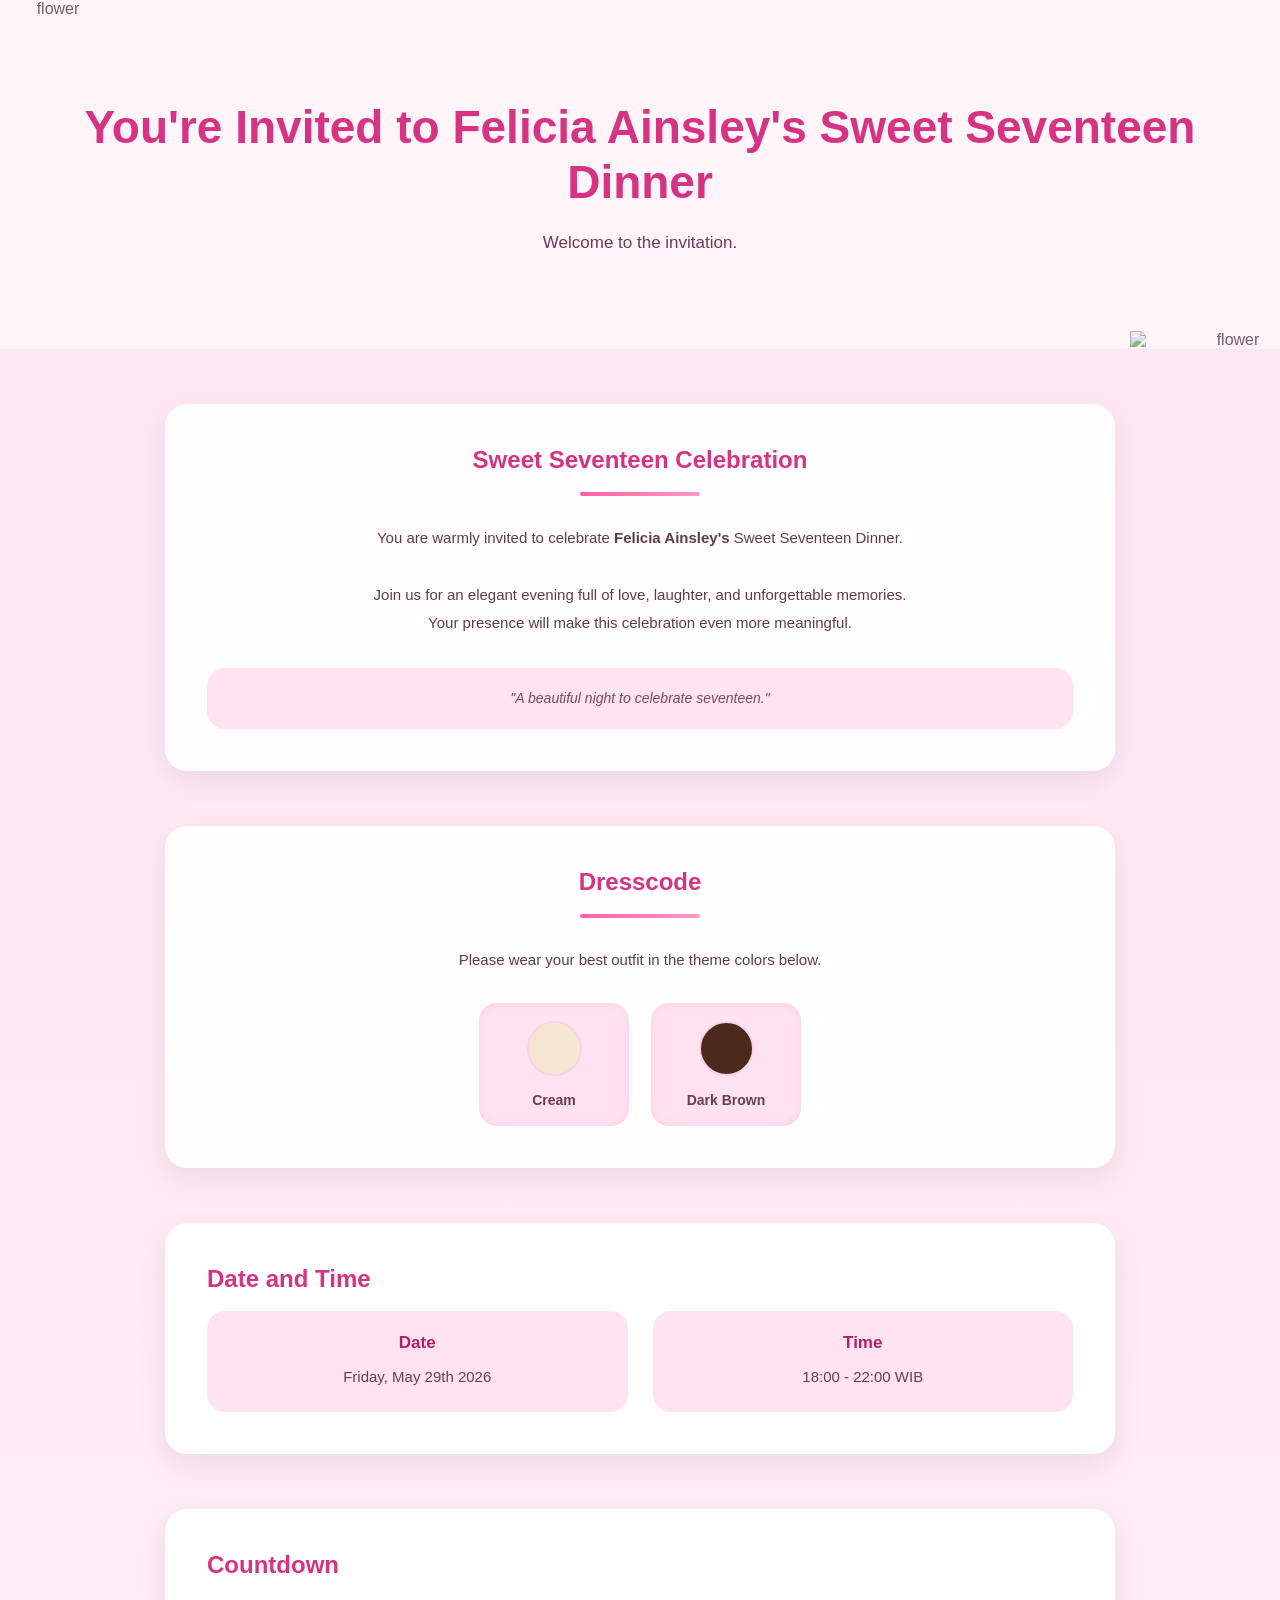
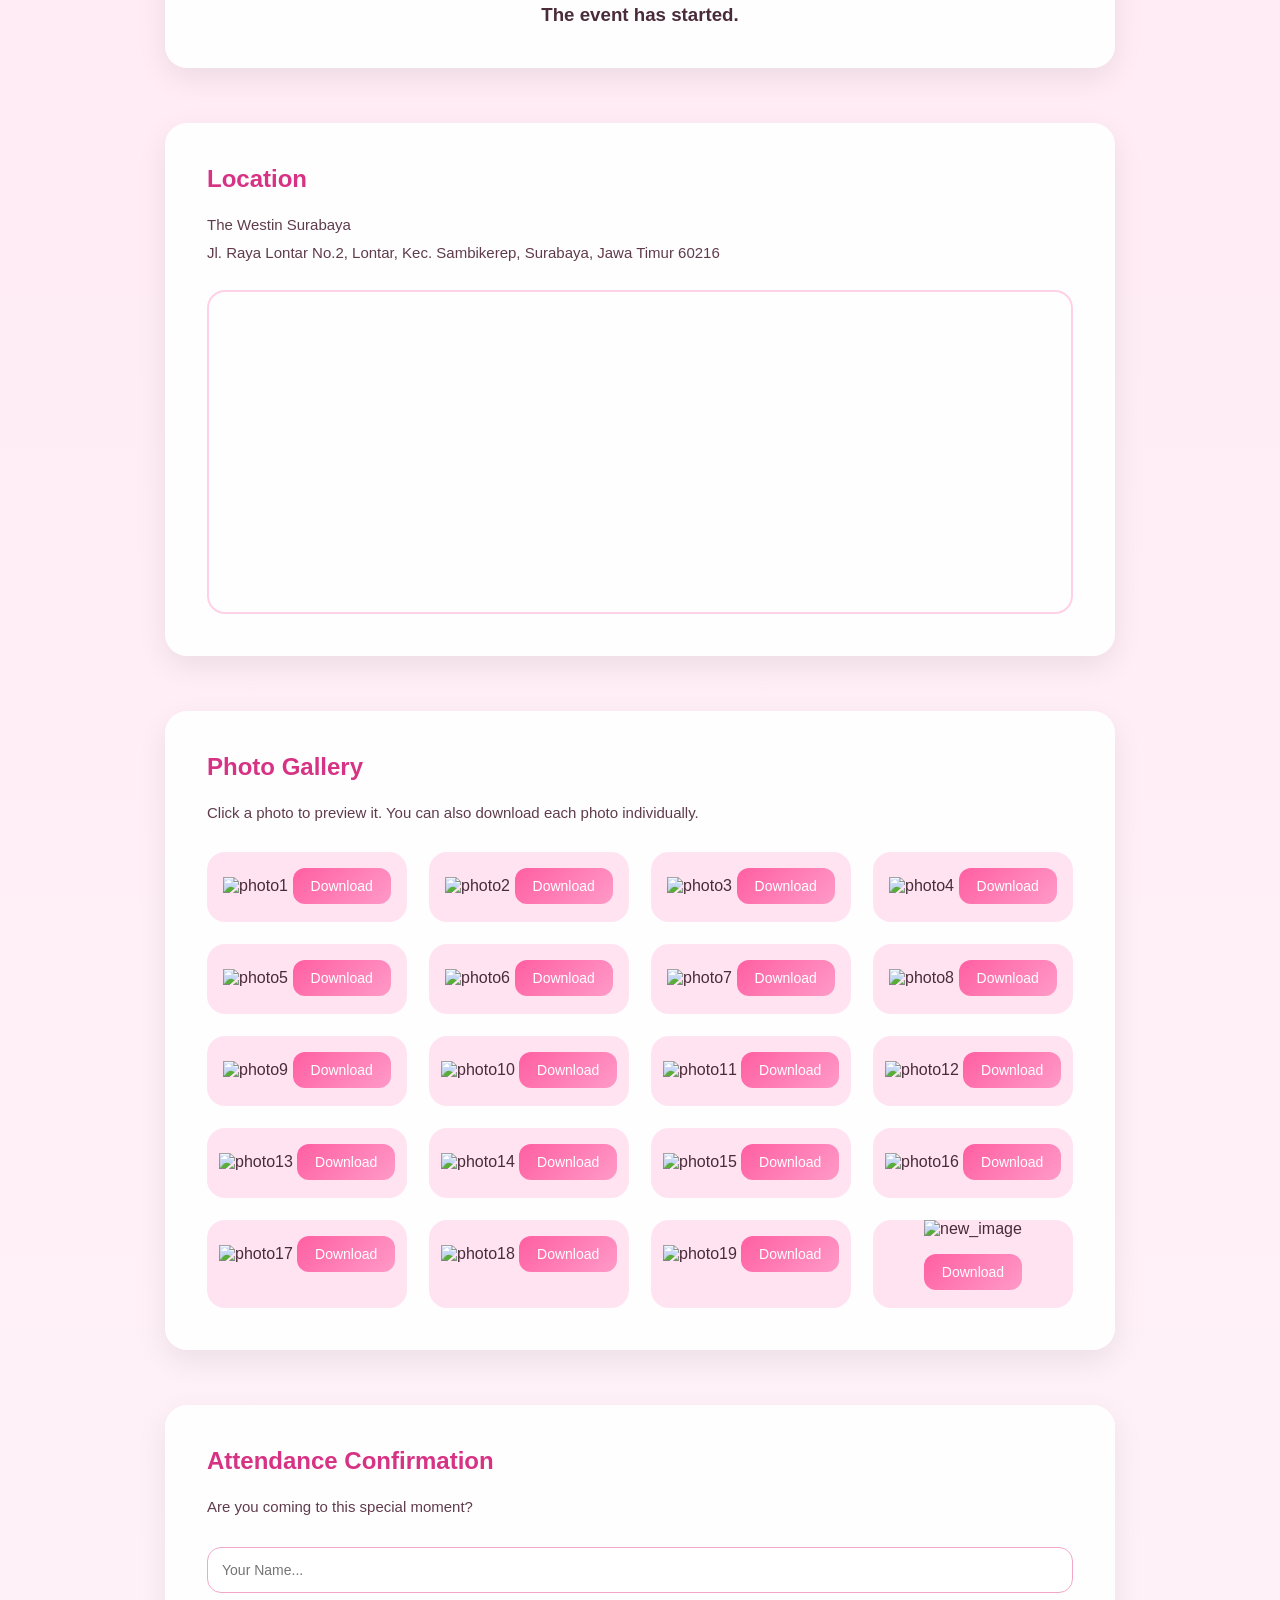
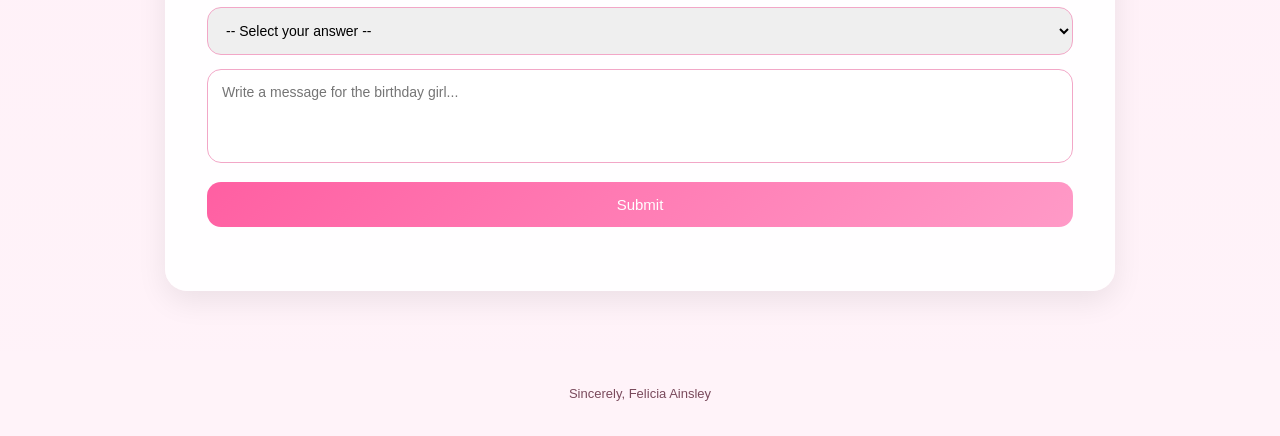
==== invitation.html @ 2e929b1a "Add files via upload" ====
<!DOCTYPE html>
<html lang="en">
<head>
  <meta charset="UTF-8" />
  <meta name="viewport" content="width=device-width, initial-scale=1.0" />
  <title>Invitation</title>
  <link rel="icon" type="image/jpeg" href="logo.jpeg" />
  <link rel="preconnect" href="https://fonts.googleapis.com" crossorigin />
  <link rel="preconnect" href="https://fonts.gstatic.com" crossorigin />
  <link rel="preconnect" href="https://googleusercontent.com" crossorigin />
  <link rel="stylesheet" href="style.css" />
</head>

<body class="invite-body">

  <header class="hero">
    <img src="photos/leftuperflower.png" class="hero-flower left" alt="flower" fetchpriority="high">
    <img src="photos/rightbelowflower.png" class="hero-flower right" alt="flower" fetchpriority="high">

    <h1 class="hero-title">You're Invited to Felicia Ainsley's Sweet Seventeen Dinner</h1>
    <p class="hero-subtitle" id="welcomeText"></p>
  </header>

  <section class="section card reveal fade-up celebration-card">
    <h2 class="center-title">Sweet Seventeen Celebration</h2>

    <div class="divider-line"></div>

    <p class="soft-text center-text">
      You are warmly invited to celebrate <b>Felicia Ainsley's</b> Sweet Seventeen Dinner.
      <br><br>
      Join us for an elegant evening full of love, laughter, and unforgettable memories.
      <br>
      Your presence will make this celebration even more meaningful.
    </p>

    <div class="mini-highlight">
      <p>"A beautiful night to celebrate seventeen."</p>
    </div>
  </section>

  <section class="section card reveal fade-left dresscode-card">
    <h2 class="center-title">Dresscode</h2>

    <div class="divider-line"></div>

    <p class="soft-text center-text">
      Please wear your best outfit in the theme colors below.
    </p>

    <div class="dresscode-colors">
      <div class="color-box">
        <span class="color-circle cream"></span>
        <p>Cream</p>
      </div>

      <div class="color-box">
        <span class="color-circle darkbrown"></span>
        <p>Dark Brown</p>
      </div>
    </div>
  </section>

  <section class="section card reveal fade-right">
    <h2>Date and Time</h2>

    <div class="info-grid">
      <div class="info-box">
        <h3>Date</h3>
        <p>Friday, May 29th 2026</p>
      </div>

      <div class="info-box">
        <h3>Time</h3>
        <p>18:00 - 22:00 WIB</p>
      </div>
    </div>
  </section>

  <section class="section card reveal zoom-in">
    <h2>Countdown</h2>

    <div class="countdown" id="countdown">
      <div class="time-box">
        <h3 id="days">00</h3>
        <p>Days</p>
      </div>

      <div class="time-box">
        <h3 id="hours">00</h3>
        <p>Hours</p>
      </div>

      <div class="time-box">
        <h3 id="minutes">00</h3>
        <p>Minutes</p>
      </div>

      <div class="time-box">
        <h3 id="seconds">00</h3>
        <p>Seconds</p>
      </div>
    </div>
  </section>

  <section class="section card reveal fade-left">
    <h2>Location</h2>

    <p class="soft-text">
      The Westin Surabaya <br>
      Jl. Raya Lontar No.2, Lontar, Kec. Sambikerep, Surabaya, Jawa Timur 60216
    </p>

    <div class="maps-box">
      <iframe 
        src="https://www.google.com/maps/embed?pb=!1m18!1m12!1m3!1d3957.5736780871334!2d112.673361475!3d-7.2892487927181655!2m3!1f0!2f0!3f0!3m2!1i1024!2i768!4f13.1!3m3!1m2!1s0x2dd7fc498f1cffc5%3A0xc0718e958df80ba0!2sThe%20Westin%20Surabaya!5e0!3m2!1sen!2sid!4v1777079828890!5m2!1sen!2sid"
        width="100%" 
        height="320"
        style="border:0;"
        allowfullscreen=""
        loading="lazy"
        referrerpolicy="no-referrer-when-downgrade">
      </iframe>
    </div>
  </section>

  <section class="section card reveal blur-in">
    <h2>Photo Gallery</h2>
    <p class="soft-text">
      Click a photo to preview it. You can also download each photo individually.
    </p>

    <div class="gallery">

      <div class="photo-card">
        <img src="gallery/photo1.jpg" alt="photo1" class="gallery-img lazy-img" fetchpriority="high" decoding="async">
        <a href="gallery/photo1.jpg" download class="download-btn">Download</a>
      </div>

      <div class="photo-card">
        <img src="gallery/photo2.jpg" alt="photo2" class="gallery-img lazy-img" fetchpriority="high" decoding="async">
        <a href="gallery/photo2.jpg" download class="download-btn">Download</a>
      </div>

      <div class="photo-card">
        <img src="gallery/photo3.jpg" alt="photo3" class="gallery-img lazy-img" fetchpriority="high" decoding="async">
        <a href="gallery/photo3.jpg" download class="download-btn">Download</a>
      </div>

      <div class="photo-card">
        <img src="gallery/photo4.jpg" alt="photo4" class="gallery-img lazy-img" fetchpriority="high" decoding="async">
        <a href="gallery/photo4.jpg" download class="download-btn">Download</a>
      </div>

      <div class="photo-card">
        <img src="gallery/photo5.jpg" alt="photo5" class="gallery-img lazy-img" fetchpriority="high" decoding="async">
        <a href="gallery/photo5.jpg" download class="download-btn">Download</a>
      </div>

      <div class="photo-card">
        <img src="gallery/photo6.jpg" alt="photo6" class="gallery-img lazy-img" fetchpriority="high" decoding="async">
        <a href="gallery/photo6.jpg" download class="download-btn">Download</a>
      </div>

      <div class="photo-card">
        <img src="gallery/photo7.jpg" alt="photo7" class="gallery-img lazy-img" fetchpriority="high" decoding="async">
        <a href="gallery/photo7.jpg" download class="download-btn">Download</a>
      </div>

      <div class="photo-card">
        <img src="gallery/photo8.jpg" alt="photo8" class="gallery-img lazy-img" fetchpriority="high" decoding="async">
        <a href="gallery/photo8.jpg" download class="download-btn">Download</a>
      </div>

      <div class="photo-card">
        <img src="gallery/photo9.jpg" alt="photo9" class="gallery-img lazy-img" fetchpriority="high" decoding="async">
        <a href="gallery/photo9.jpg" download class="download-btn">Download</a>
      </div>

      <div class="photo-card">
        <img src="gallery/photo10.jpg" alt="photo10" class="gallery-img lazy-img" fetchpriority="high" decoding="async">
        <a href="gallery/photo10.jpg" download class="download-btn">Download</a>
      </div>

      <div class="photo-card">
        <img src="gallery/photo11.jpg" alt="photo11" class="gallery-img lazy-img" fetchpriority="high" decoding="async">
        <a href="gallery/photo11.jpg" download class="download-btn">Download</a>
      </div>

      <div class="photo-card">
        <img src="gallery/photo12.jpg" alt="photo12" class="gallery-img lazy-img" fetchpriority="high" decoding="async">
        <a href="gallery/photo12.jpg" download class="download-btn">Download</a>
      </div>

      <div class="photo-card">
        <img src="gallery/photo13.jpg" alt="photo13" class="gallery-img lazy-img" fetchpriority="high" decoding="async">
        <a href="gallery/photo13.jpg" download class="download-btn">Download</a>
      </div>

      <div class="photo-card">
        <img src="gallery/photo14.jpg" alt="photo14" class="gallery-img lazy-img" fetchpriority="high" decoding="async">
        <a href="gallery/photo14.jpg" download class="download-btn">Download</a>
      </div>

      <div class="photo-card">
        <img src="gallery/photo15.jpg" alt="photo15" class="gallery-img lazy-img" fetchpriority="high" decoding="async">
        <a href="gallery/photo15.jpg" download class="download-btn">Download</a>
      </div>

      <div class="photo-card">
        <img src="gallery/photo16.jpg" alt="photo16" class="gallery-img lazy-img" fetchpriority="high" decoding="async">
        <a href="gallery/photo16.jpg" download class="download-btn">Download</a>
      </div>

      <div class="photo-card">
        <img src="gallery/photo17.jpg" alt="photo17" class="gallery-img lazy-img" fetchpriority="high" decoding="async">
        <a href="gallery/photo17.jpg" download class="download-btn">Download</a>
      </div>

      <div class="photo-card">
        <img src="gallery/photo18.jpg" alt="photo18" class="gallery-img lazy-img" fetchpriority="high" decoding="async">
        <a href="gallery/photo18.jpg" download class="download-btn">Download</a>
      </div>

      <div class="photo-card">
        <img src="gallery/photo19.jpg" alt="photo19" class="gallery-img lazy-img" fetchpriority="high" decoding="async">
        <a href="gallery/photo19.jpg" download class="download-btn">Download</a>
      </div>

      <div class="photo-card">
        <img src="gallery/new_image.jpeg" alt="new_image" class="gallery-img lazy-img" fetchpriority="high" decoding="async">
        <a href="gallery/new_image.jpeg" download class="download-btn">Download</a>
      </div>

    </div>
  </section>

  <section class="section card reveal fade-up">
    <h2>Attendance Confirmation</h2>
    <p class="soft-text">
      Are you coming to this special moment?
    </p>

    <form id="rsvpForm" class="rsvp-form">
      <input type="text" id="guestInput" placeholder="Your Name..." required />

      <select id="attendance" required>
        <option value="">-- Select your answer --</option>
        <option value="Yes">Yes, I will attend</option>
        <option value="No">No, I cannot attend</option>
      </select>

      <textarea id="messageInput" placeholder="Write a message for the birthday girl..." rows="4"></textarea>

      <button type="submit">Submit</button>
    </form>

    <p id="responseText" class="response-text"></p>

    <div class="message-output-box" id="messageOutputBox">
      <h3>Your Message</h3>
      <p id="messageOutput"></p>
    </div>
  </section>

  <div class="modal" id="imgModal">
    <span class="close-btn" id="closeModal">×</span>
    <img class="modal-content" id="modalImage" alt="preview">
  </div>

  <footer class="footer">
    <p>Sincerely, Felicia Ainsley</p>
  </footer>

  <audio id="bgMusic" loop preload="auto">
    <source src="Mandy Moore, Zachary Levi - I See the Light (From Tangled Sing-Along).mp3" type="audio/mpeg">
    Your browser does not support the audio element.
  </audio>

  <script>
    const audio = document.getElementById("bgMusic");
    audio.volume = 0.65;

    const savedTime = localStorage.getItem("bgMusicTime");
    if (savedTime) {
      audio.currentTime = parseFloat(savedTime);
    }

    audio.addEventListener("timeupdate", () => {
      localStorage.setItem("bgMusicTime", audio.currentTime);
    });

    function startMusic() {
      if (audio.paused) {
        audio.play().catch(err => {
          console.log("Autoplay blocked by browser policy. Interacting with the page will start music.");
        });
      }
    }

    window.addEventListener("DOMContentLoaded", startMusic);
    window.addEventListener("load", startMusic);

    document.body.addEventListener("click", startMusic);
    window.addEventListener("scroll", startMusic);

    let guestName = localStorage.getItem("guestName");
    if (guestName) {
      document.getElementById("welcomeText").innerHTML =
        "Welcome, <b>" + guestName + "</b>.";
    } else {
      document.getElementById("welcomeText").innerHTML =
        "Welcome to the invitation.";
    }

    const eventDate = new Date("May 29, 2026 18:00:00").getTime();

    const countdownTimer = setInterval(() => {
      const now = new Date().getTime();
      const distance = eventDate - now;

      if (distance < 0) {
        clearInterval(countdownTimer);
        document.getElementById("countdown").innerHTML =
          "<h3>The event has started.</h3>";
        return;
      }

      let days = Math.floor(distance / (1000 * 60 * 60 * 24));
      let hours = Math.floor((distance % (1000 * 60 * 60 * 24)) / (1000 * 60 * 60));
      let minutes = Math.floor((distance % (1000 * 60 * 60)) / (1000 * 60));
      let seconds = Math.floor((distance % (1000 * 60)) / 1000);

      document.getElementById("days").innerText = days;
      document.getElementById("hours").innerText = hours;
      document.getElementById("minutes").innerText = minutes;
      document.getElementById("seconds").innerText = seconds;
    }, 1000);

    document.getElementById("rsvpForm").addEventListener("submit", function(e){
      e.preventDefault();

      let guest = document.getElementById("guestInput").value.trim();
      let answer = document.getElementById("attendance").value;
      let message = document.getElementById("messageInput").value.trim();

      let responseText = document.getElementById("responseText");
      let messageOutput = document.getElementById("messageOutput");
      let messageBox = document.getElementById("messageOutputBox");

      if(answer === "Yes"){
        responseText.innerHTML =
          "Thank " + "you, <b>" + guest + "</b>. We look forward to seeing you.";
      } 
      else if(answer === "No"){
        responseText.innerHTML =
          "Thank " + "you, <b>" + guest + "</b>. We appreciate your response.";
      }

      if(message !== ""){
        messageOutput.innerHTML = "<b>" + guest + ":</b> " + message;
        messageBox.style.display = "block";
      } else {
        messageBox.style.display = "none";
      }

      const baseUrl = "https://script.google.com/macros/s/AKfycbzdjhhcWy5JCyjJto1J0cXVEe9rMbff_fTIIUbGW7H0kfyY4-aN51LvROrTzTZwCr-zRQ/exec";
      const finalUrl = baseUrl + "?name=" + encodeURIComponent(guest) + "&attendance=" + encodeURIComponent(answer) + "&message=" + encodeURIComponent(message);

      fetch(finalUrl, {
        method: "GET",
        mode: "no-cors"
      })
      .then(() => {
        console.log("Data sent to Google Sheets successfully via GET string.");
      })
      .catch(err => {
        console.error("Transmission Error: ", err);
      });
    });

    const reveals = document.querySelectorAll(".reveal");

    function revealOnScroll() {
      reveals.forEach((reveal) => {
        const windowHeight = window.innerHeight;
        const revealTop = reveal.getBoundingClientRect().top;
        const revealPoint = 120;

        if (revealTop < windowHeight - revealPoint) {
          reveal.classList.add("active");
        }
      });
    }

    window.addEventListener("scroll", revealOnScroll);
    revealOnScroll();

    document.querySelectorAll(".lazy-img").forEach(img => {
      img.classList.add("loaded");
    });

    const modal = document.getElementById("imgModal");
    const modalImg = document.getElementById("modalImage");
    const closeModal = document.getElementById("closeModal");

    document.querySelectorAll(".gallery-img").forEach(img => {
      img.addEventListener("click", function() {
        modal.classList.add("show");
        modalImg.src = this.src;
      });
    });

    closeModal.addEventListener("click", function() {
      modal.classList.remove("show");
    });

    modal.addEventListener("click", function(e) {
      if(e.target === modal){
        modal.classList.remove("show");
      }
    });
  </script>

</body>
</html>
---- style.css ----
/* =========================
   GLOBAL RESET
========================= */
* {
  margin: 0;
  padding: 0;
  box-sizing: border-box;
  font-family: "Poppins", sans-serif;
}

html {
  scroll-behavior: smooth;
}

body {
  background: #ffe6f2;
  color: #4a2b3a;
}

/* =========================
   LOGIN PAGE
========================= */
.login-body {
  height: 100vh;
  background: url("img/bg.jpg") no-repeat center center/cover;
  display: flex;
  justify-content: center;
  align-items: center;
  position: relative;
}

.login-overlay {
  position: absolute;
  width: 100%;
  height: 100%;
  background: rgba(255, 182, 213, 0.55);
  backdrop-filter: blur(6px);
  z-index: 1;
}

.login-container {
  z-index: 2;
  width: 100%;
  max-width: 460px;
  padding: 30px;
}

.login-card {
  background: rgba(255, 255, 255, 0.9);
  padding: 55px 38px;
  border-radius: 24px;
  box-shadow: 0px 15px 45px rgba(0, 0, 0, 0.18);
  text-align: center;
  position: relative;
  overflow: hidden;
  animation: fadeUp 1s ease forwards;
}

.login-title {
  font-size: 30px;
  color: #d63384;
  margin-bottom: 15px;
  font-weight: 900;
  line-height: 1.3;
}

.login-subtitle {
  font-size: 15px;
  color: #6a3b52;
  margin-bottom: 30px;
  line-height: 1.7;
}

.login-card input {
  width: 100%;
  padding: 14px;
  margin: 12px 0;
  border: 1px solid #f2a7c7;
  border-radius: 14px;
  outline: none;
  font-size: 14px;
}

.login-card input:focus {
  border-color: #d63384;
  box-shadow: 0px 0px 10px rgba(214, 51, 132, 0.25);
}

.login-card button {
  width: 100%;
  padding: 14px;
  margin-top: 18px;
  border: none;
  border-radius: 14px;
  background: linear-gradient(135deg, #ff5fa2, #ff9ac7);
  color: white;
  font-size: 15px;
  cursor: pointer;
  transition: all 0.35s ease;
}

.login-card button:hover {
  transform: scale(1.02);
  opacity: 0.96;
  box-shadow: 0px 0px 18px rgba(214, 51, 132, 0.35);
}

.login-note {
  margin-top: 25px;
  font-size: 13px;
  color: #7a4a5c;
  line-height: 1.7;
}

/* FLOWER DECORATIONS */
.flower {
  width: 140px;
  position: absolute;
  opacity: 0.75;
  animation: floatSoft 4s ease-in-out infinite;
}

.flower-top {
  top: -35px;
  left: -35px;
}

.flower-bottom {
  bottom: -35px;
  right: -35px;
}

/* =========================
   INVITATION PAGE
========================= */
.invite-body {
  background: linear-gradient(to bottom, #ffe6f2, #fff3f9);
  min-height: 100vh;
}

/* HERO */
.hero {
  background: rgba(255, 255, 255, 0.6);
  padding: 90px 20px;
  text-align: center;
  position: relative;
  overflow: hidden;
}

.hero-title {
  font-size: 46px;
  padding-top: 10px;
  color: #d63384;
  font-weight: 900;
  margin-bottom: 18px;
  line-height: 1.2;
  animation: fadeUp 1s ease forwards;
}

.hero-subtitle {
  font-size: 17px;
  color: #6a3b52;
  line-height: 1.8;
  animation: fadeUp 1.2s ease forwards;
}

.hero-flower {
  width: 200px;
  position: absolute;
  opacity: 0.75;
  animation: floatSoft 4s ease-in-out infinite;
}

.hero-flower.left {
  left: -50px;
  top: 0;
}

.hero-flower.right {
  right: -50px;
  bottom: 0;
}

/* SECTIONS */
.section {
  width: 90%;
  max-width: 950px;
  margin: 55px auto;
}

.card {
  background: rgba(255, 255, 255, 0.92);
  border-radius: 22px;
  padding: 42px;
  box-shadow: 0px 10px 30px rgba(0, 0, 0, 0.08);
  transition: all 0.35s ease;
}

.card:hover {
  transform: translateY(-6px);
  box-shadow: 0px 14px 35px rgba(0, 0, 0, 0.12);
}

.card h2 {
  color: #d63384;
  margin-bottom: 18px;
  font-size: 24px;
  font-weight: 800;
}

.soft-text {
  color: #5f3c4b;
  font-size: 15px;
  line-height: 1.9;
}

/* CENTER TEXT */
.center-title {
  text-align: center;
}

.center-text {
  text-align: center;
}

/* DIVIDER */
.divider-line {
  width: 120px;
  height: 4px;
  background: linear-gradient(135deg, #ff5fa2, #ff9ac7);
  border-radius: 20px;
  margin: 18px auto 28px auto;
}

/* MINI HIGHLIGHT */
.mini-highlight {
  margin-top: 30px;
  padding: 18px;
  border-radius: 18px;
  background: #ffe3f1;
  text-align: center;
  font-size: 14px;
  font-style: italic;
  color: #7a4a5c;
  line-height: 1.8;
}

/* DRESSCODE */
.dresscode-colors {
  display: flex;
  justify-content: center;
  flex-wrap: wrap;
  gap: 22px;
  margin-top: 28px;
}

.color-box {
  background: #ffe3f1;
  padding: 18px 22px;
  border-radius: 18px;
  width: 150px;
  text-align: center;
  box-shadow: inset 0px 0px 10px rgba(214, 51, 132, 0.12);
}

.color-box p {
  margin-top: 12px;
  font-weight: 700;
  font-size: 14px;
  color: #6a3b52;
}

.color-circle {
  display: inline-block;
  width: 55px;
  height: 55px;
  border-radius: 50%;
  border: 2px solid #ffd1e6;
}

/* Cream */
.color-circle.cream {
  background: #f6e7d3;
}

/* Dark Brown */
.color-circle.darkbrown {
  background: #4a2b1b;
}

/* =========================
   DRESSCODE ANIMATION EFFECT
========================= */

/* Smooth pop animation */
@keyframes popSoft {
  0% {
    transform: scale(0.85);
    opacity: 0;
  }
  60% {
    transform: scale(1.08);
    opacity: 1;
  }
  100% {
    transform: scale(1);
  }
}

/* Circle animation */
.color-circle {
  animation: popSoft 0.9s ease forwards;
}

/* Delay each circle */
.color-box:nth-child(1) .color-circle {
  animation-delay: 0.1s;
}

.color-box:nth-child(2) .color-circle {
  animation-delay: 0.3s;
}

/* Glow pulse effect */
@keyframes glowPulse {
  0% {
    box-shadow: 0 0 0px rgba(214, 51, 132, 0.2);
  }
  50% {
    box-shadow: 0 0 18px rgba(214, 51, 132, 0.45);
  }
  100% {
    box-shadow: 0 0 0px rgba(214, 51, 132, 0.2);
  }
}

/* Apply pulse effect to color box */
.color-box {
  animation: popSoft 0.8s ease forwards;
}

.color-box:nth-child(1) {
  animation-delay: 0.1s;
}

.color-box:nth-child(2) {
  animation-delay: 0.3s;
}

/* Hover effect for dresscode */
.color-box:hover {
  transform: translateY(-6px) scale(1.04);
  box-shadow: 0px 12px 25px rgba(214, 51, 132, 0.18);
}

/* Pulse on circles continuously */
.color-circle.cream,
.color-circle.darkbrown {
  animation: popSoft 0.9s ease forwards, glowPulse 2.8s ease-in-out infinite;
}

/* INFO GRID */
.info-grid {
  display: flex;
  gap: 25px;
  flex-wrap: wrap;
  margin-top: 18px;
}

.info-box {
  flex: 1;
  min-width: 220px;
  padding: 22px;
  border-radius: 18px;
  background: #ffe3f1;
  text-align: center;
  transition: all 0.35s ease;
}

.info-box:hover {
  transform: translateY(-4px);
  box-shadow: 0px 10px 20px rgba(214, 51, 132, 0.12);
}

.info-box h3 {
  color: #b21f67;
  margin-bottom: 10px;
  font-size: 17px;
}

.info-box p {
  font-size: 15px;
  color: #6a3b52;
  line-height: 1.8;
}

/* COUNTDOWN */
.countdown {
  display: flex;
  justify-content: center;
  gap: 18px;
  flex-wrap: wrap;
  margin-top: 25px;
}

.time-box {
  background: #ffe3f1;
  border-radius: 18px;
  padding: 22px;
  width: 140px;
  text-align: center;
  box-shadow: inset 0px 0px 12px rgba(255, 95, 162, 0.12);
  transition: all 0.35s ease;
}

.time-box:hover {
  transform: translateY(-4px);
  box-shadow: 0px 10px 20px rgba(214, 51, 132, 0.12);
}

.time-box h3 {
  font-size: 36px;
  color: #d63384;
  margin-bottom: 6px;
}

.time-box p {
  font-size: 14px;
  color: #6a3b52;
  letter-spacing: 0.5px;
}

/* MAPS */
.maps-box {
  margin-top: 22px;
  border-radius: 18px;
  overflow: hidden;
  border: 2px solid #ffd1e6;
}

.maps-box iframe {
  width: 100%;
  display: block;
  border-radius: 18px;
}

/* GALLERY */
.gallery {
  display: grid;
  grid-template-columns: repeat(auto-fit, minmax(190px, 1fr));
  gap: 22px;
  margin-top: 25px;
}

.photo-card {
  background: #ffe3f1;
  border-radius: 18px;
  overflow: hidden;
  text-align: center;
  padding-bottom: 18px;
  transition: all 0.35s ease;
}

.photo-card:hover {
  transform: translateY(-4px) scale(1.01);
  box-shadow: 0px 10px 22px rgba(0, 0, 0, 0.12);
}

.photo-card img {
  width: 100%;
  height: 210px;
  object-fit: cover;
  cursor: pointer;
  will-change: transform;
  touch-action: manipulation;
}

/* Lazy shimmer loading */
.lazy-img {
  background: linear-gradient(
    90deg,
    #ffd1e6 0%,
    #ffe3f1 50%,
    #ffd1e6 100%
  );
  background-size: 200% 200%;
  animation: shimmer 1.6s infinite;
}

.lazy-img.loaded {
  animation: none;
  background: none;
}

@keyframes shimmer {
  0% { background-position: 200% 0; }
  100% { background-position: -200% 0; }
}

/* DOWNLOAD BUTTON */
.download-btn {
  display: inline-block;
  margin-top: 16px;
  padding: 10px 18px;
  background: linear-gradient(135deg, #ff5fa2, #ff9ac7);
  color: white;
  text-decoration: none;
  border-radius: 12px;
  font-size: 14px;
  transition: all 0.35s ease;
}

.download-btn:hover {
  opacity: 0.95;
  box-shadow: 0px 0px 18px rgba(214, 51, 132, 0.35);
}

/* RSVP */
.rsvp-form {
  margin-top: 25px;
  display: flex;
  flex-direction: column;
  gap: 14px;
}

.rsvp-form input,
.rsvp-form select,
.rsvp-form textarea {
  padding: 14px;
  border-radius: 14px;
  border: 1px solid #f2a7c7;
  outline: none;
  font-size: 14px;
  resize: none;
}

.rsvp-form input:focus,
.rsvp-form select:focus,
.rsvp-form textarea:focus {
  border-color: #d63384;
  box-shadow: 0px 0px 10px rgba(214, 51, 132, 0.25);
}

.rsvp-form button {
  padding: 14px;
  border: none;
  border-radius: 14px;
  background: linear-gradient(135deg, #ff5fa2, #ff9ac7);
  color: white;
  cursor: pointer;
  font-size: 15px;
  transition: all 0.35s ease;
  margin-top: 5px;
}

.rsvp-form button:hover {
  transform: scale(1.02);
  box-shadow: 0px 0px 18px rgba(214, 51, 132, 0.35);
}

.response-text {
  margin-top: 22px;
  font-size: 15px;
  color: #b21f67;
  font-weight: 700;
  line-height: 1.8;
}

/* MESSAGE OUTPUT */
.message-output-box {
  margin-top: 25px;
  padding: 22px;
  border-radius: 18px;
  background: #ffe3f1;
  display: none;
}

.message-output-box h3 {
  color: #d63384;
  margin-bottom: 10px;
  font-size: 17px;
  font-weight: 800;
}

.message-output-box p {
  color: #6a3b52;
  font-size: 15px;
  line-height: 1.8;
}

/* FOOTER */
.footer {
  background-color: #fff3f9;
  text-align: center;
  padding: 35px;
  font-size: 13px;
  color: #7a4a5c;
  margin-top: 60px;
}

/* =========================
   MODAL POPUP FIX
========================= */
.modal {
  display: none;
  position: fixed;
  z-index: 999;
  left: 0;
  top: 0;
  width: 100%;
  height: 100%;
  background: rgba(0, 0, 0, 0.65);
  backdrop-filter: blur(6px);
  justify-content: center;
  align-items: center;
  padding: 20px;
  opacity: 0;
  transition: opacity 0.3s ease;
}

.modal.show {
  display: flex;
  opacity: 1;
}

.modal-content {
  max-width: 720px;
  width: 95%;
  border-radius: 20px;
  box-shadow: 0px 15px 45px rgba(0, 0, 0, 0.35);
  animation: zoomModal 0.4s ease;
}

.close-btn {
  position: absolute;
  top: 25px;
  right: 35px;
  font-size: 45px;
  font-weight: bold;
  color: white;
  cursor: pointer;
  transition: 0.3s;
}

.close-btn:hover {
  transform: scale(1.1);
}

/* =========================
   KEYFRAMES
========================= */
@keyframes fadeUp {
  0% {
    opacity: 0;
    transform: translateY(25px);
  }
  100% {
    opacity: 1;
    transform: translateY(0);
  }
}

@keyframes floatSoft {
  0% {
    transform: translateY(0px);
  }
  50% {
    transform: translateY(-12px);
  }
  100% {
    transform: translateY(0px);
  }
}

@keyframes zoomModal {
  0% {
    transform: scale(0.85);
    opacity: 0;
  }
  100% {
    transform: scale(1);
    opacity: 1;
  }
}

/* =========================
   REVEAL EFFECTS
========================= */
.reveal {
  opacity: 0;
  transition: all 1s ease;
}

.reveal.active {
  opacity: 1;
}

/* Fade Up */
.fade-up {
  transform: translateY(40px);
}
.fade-up.active {
  transform: translateY(0);
}

/* Fade Left */
.fade-left {
  transform: translateX(-60px);
}
.fade-left.active {
  transform: translateX(0);
}

/* Fade Right */
.fade-right {
  transform: translateX(60px);
}
.fade-right.active {
  transform: translateX(0);
}

/* Zoom In */
.zoom-in {
  transform: scale(0.85);
}
.zoom-in.active {
  transform: scale(1);
}

/* Blur In */
.blur-in {
  filter: blur(8px);
  transform: translateY(30px);
}
.blur-in.active {
  filter: blur(0px);
  transform: translateY(0);
}

/* =========================
   RESPONSIVE
========================= */
@media (max-width: 768px) {
  .hero-title {
    font-size: 34px;
  }

  .card {
    padding: 28px;
  }

  .time-box {
    width: 120px;
  }

  .close-btn {
    font-size: 38px;
    right: 20px;
  }

  .login-title {
    font-size: 26px;
  }
}
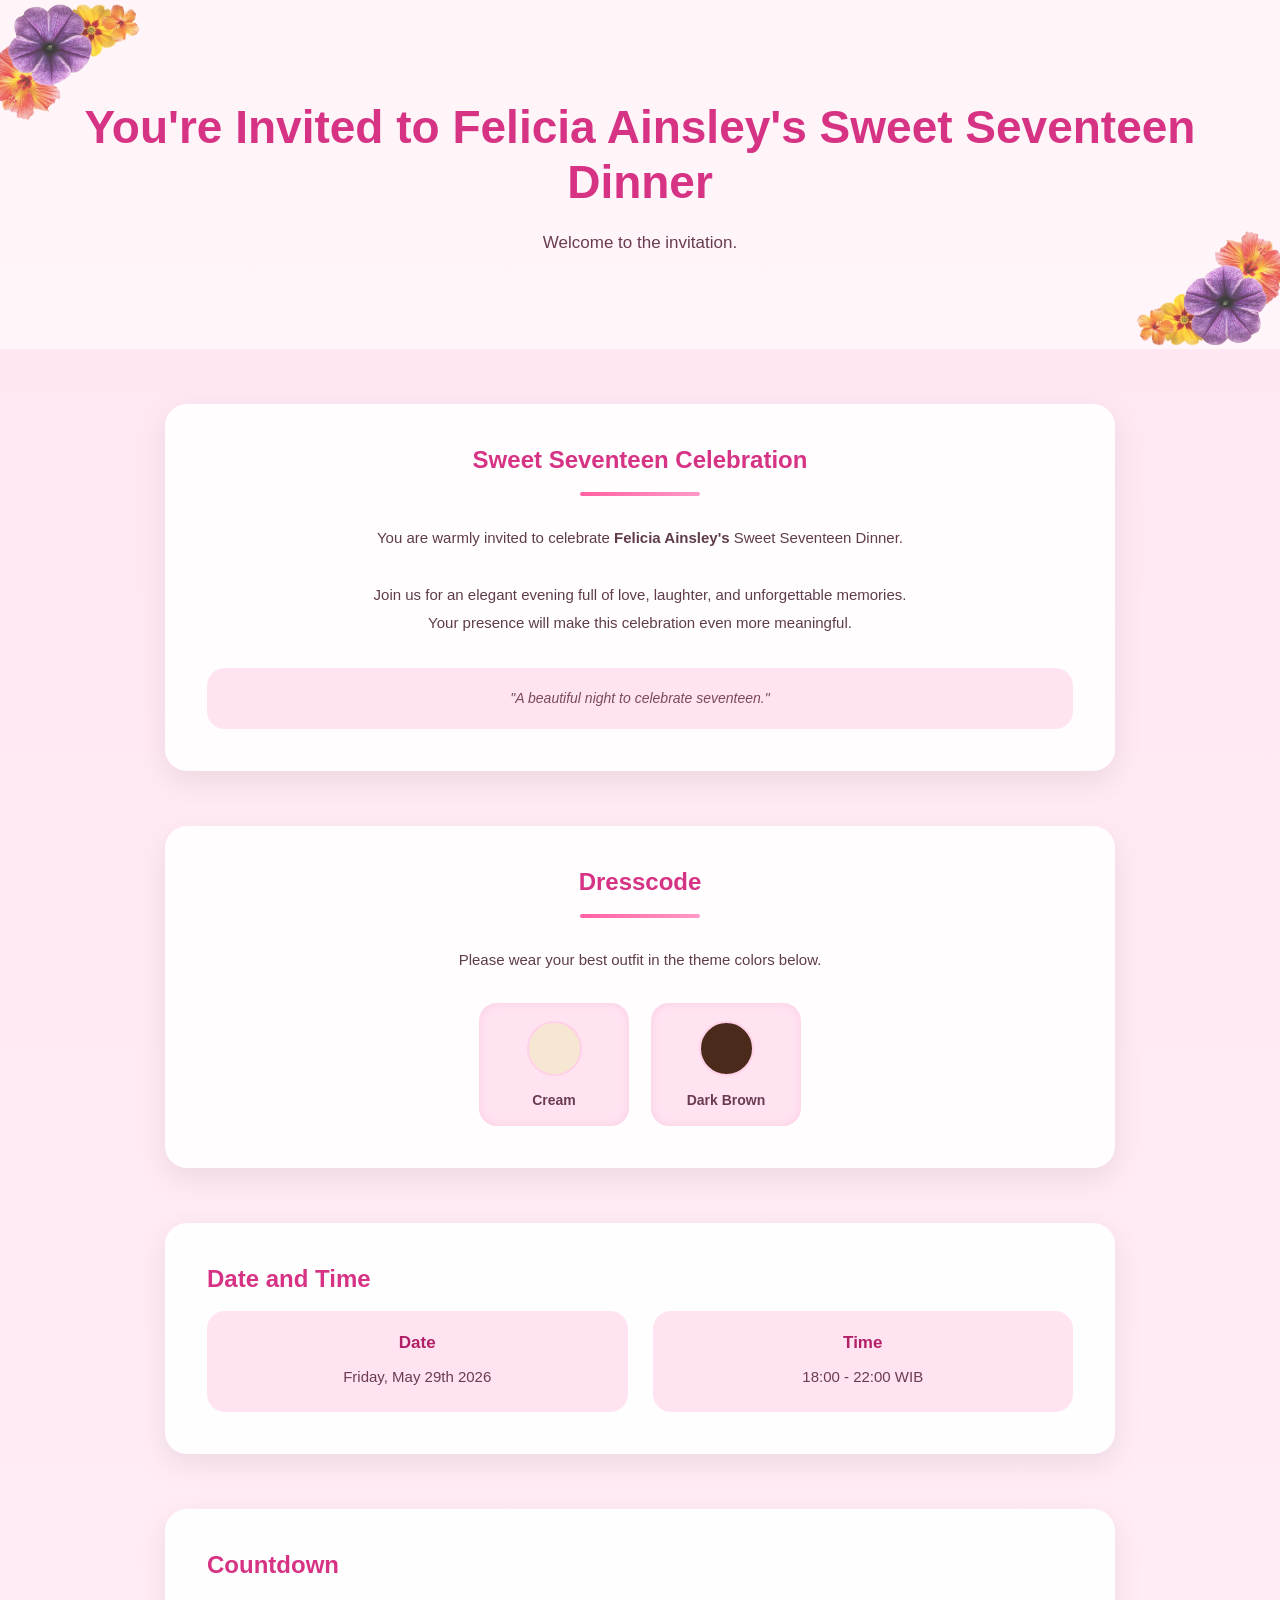
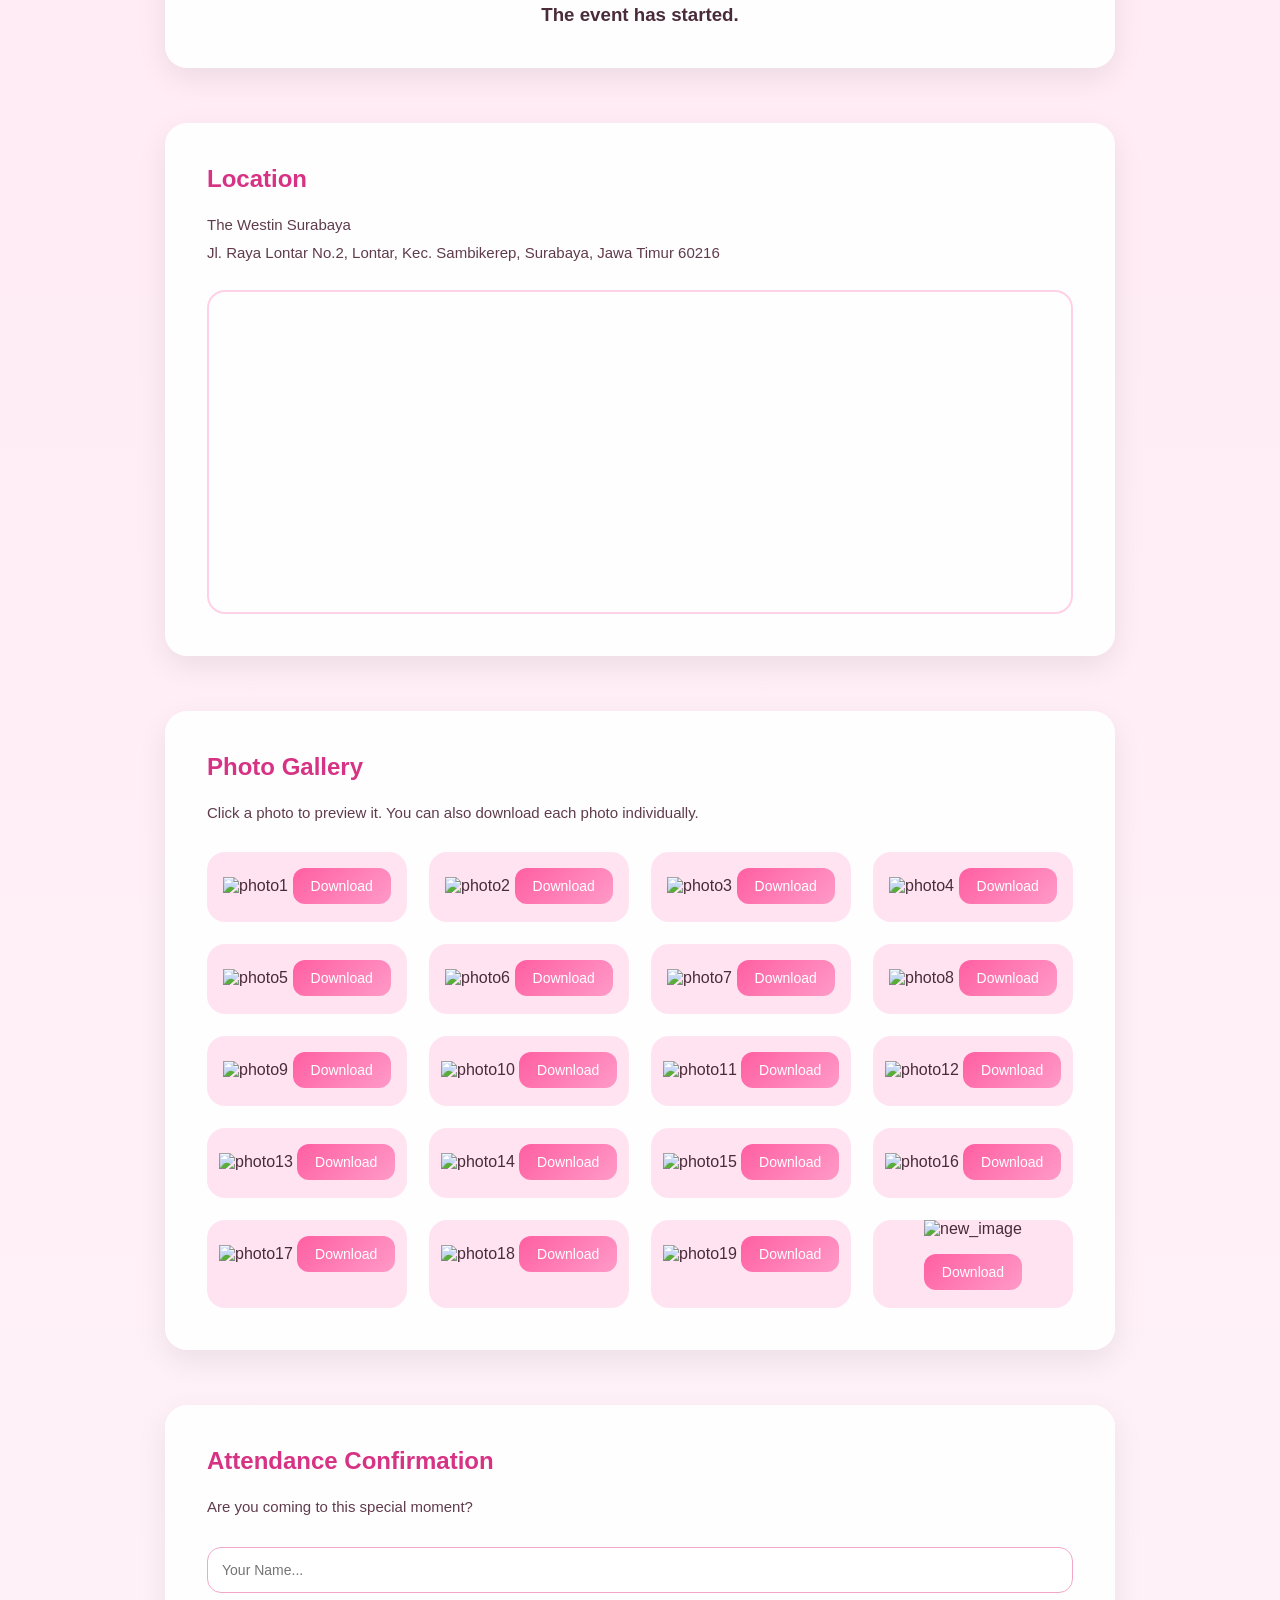
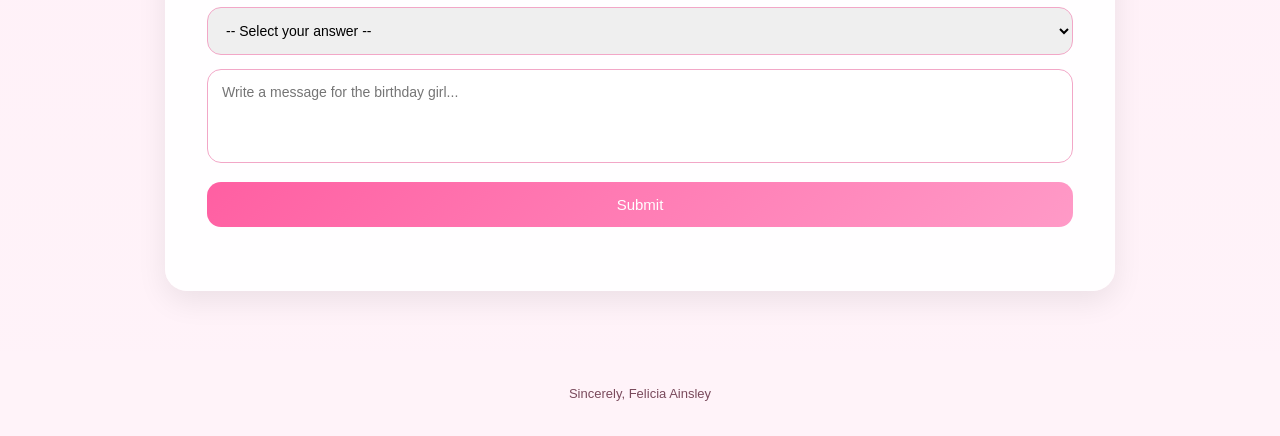
==== commit 7462ab59: "Update print statement from 'Hello' to 'Goodbye'" ====
--- a/invitation.html
+++ b/invitation.html
@@ -133,103 +133,103 @@
     <div class="gallery">
 
       <div class="photo-card">
-        <img src="gallery/photo1.jpg" alt="photo1" class="gallery-img lazy-img" fetchpriority="high" decoding="async">
-        <a href="gallery/photo1.jpg" download class="download-btn">Download</a>
-      </div>
-
-      <div class="photo-card">
-        <img src="gallery/photo2.jpg" alt="photo2" class="gallery-img lazy-img" fetchpriority="high" decoding="async">
-        <a href="gallery/photo2.jpg" download class="download-btn">Download</a>
-      </div>
-
-      <div class="photo-card">
-        <img src="gallery/photo3.jpg" alt="photo3" class="gallery-img lazy-img" fetchpriority="high" decoding="async">
-        <a href="gallery/photo3.jpg" download class="download-btn">Download</a>
-      </div>
-
-      <div class="photo-card">
-        <img src="gallery/photo4.jpg" alt="photo4" class="gallery-img lazy-img" fetchpriority="high" decoding="async">
-        <a href="gallery/photo4.jpg" download class="download-btn">Download</a>
-      </div>
-
-      <div class="photo-card">
-        <img src="gallery/photo5.jpg" alt="photo5" class="gallery-img lazy-img" fetchpriority="high" decoding="async">
-        <a href="gallery/photo5.jpg" download class="download-btn">Download</a>
-      </div>
-
-      <div class="photo-card">
-        <img src="gallery/photo6.jpg" alt="photo6" class="gallery-img lazy-img" fetchpriority="high" decoding="async">
-        <a href="gallery/photo6.jpg" download class="download-btn">Download</a>
-      </div>
-
-      <div class="photo-card">
-        <img src="gallery/photo7.jpg" alt="photo7" class="gallery-img lazy-img" fetchpriority="high" decoding="async">
-        <a href="gallery/photo7.jpg" download class="download-btn">Download</a>
-      </div>
-
-      <div class="photo-card">
-        <img src="gallery/photo8.jpg" alt="photo8" class="gallery-img lazy-img" fetchpriority="high" decoding="async">
-        <a href="gallery/photo8.jpg" download class="download-btn">Download</a>
-      </div>
-
-      <div class="photo-card">
-        <img src="gallery/photo9.jpg" alt="photo9" class="gallery-img lazy-img" fetchpriority="high" decoding="async">
-        <a href="gallery/photo9.jpg" download class="download-btn">Download</a>
-      </div>
-
-      <div class="photo-card">
-        <img src="gallery/photo10.jpg" alt="photo10" class="gallery-img lazy-img" fetchpriority="high" decoding="async">
-        <a href="gallery/photo10.jpg" download class="download-btn">Download</a>
-      </div>
-
-      <div class="photo-card">
-        <img src="gallery/photo11.jpg" alt="photo11" class="gallery-img lazy-img" fetchpriority="high" decoding="async">
-        <a href="gallery/photo11.jpg" download class="download-btn">Download</a>
-      </div>
-
-      <div class="photo-card">
-        <img src="gallery/photo12.jpg" alt="photo12" class="gallery-img lazy-img" fetchpriority="high" decoding="async">
-        <a href="gallery/photo12.jpg" download class="download-btn">Download</a>
-      </div>
-
-      <div class="photo-card">
-        <img src="gallery/photo13.jpg" alt="photo13" class="gallery-img lazy-img" fetchpriority="high" decoding="async">
-        <a href="gallery/photo13.jpg" download class="download-btn">Download</a>
-      </div>
-
-      <div class="photo-card">
-        <img src="gallery/photo14.jpg" alt="photo14" class="gallery-img lazy-img" fetchpriority="high" decoding="async">
-        <a href="gallery/photo14.jpg" download class="download-btn">Download</a>
-      </div>
-
-      <div class="photo-card">
-        <img src="gallery/photo15.jpg" alt="photo15" class="gallery-img lazy-img" fetchpriority="high" decoding="async">
-        <a href="gallery/photo15.jpg" download class="download-btn">Download</a>
-      </div>
-
-      <div class="photo-card">
-        <img src="gallery/photo16.jpg" alt="photo16" class="gallery-img lazy-img" fetchpriority="high" decoding="async">
-        <a href="gallery/photo16.jpg" download class="download-btn">Download</a>
-      </div>
-
-      <div class="photo-card">
-        <img src="gallery/photo17.jpg" alt="photo17" class="gallery-img lazy-img" fetchpriority="high" decoding="async">
-        <a href="gallery/photo17.jpg" download class="download-btn">Download</a>
-      </div>
-
-      <div class="photo-card">
-        <img src="gallery/photo18.jpg" alt="photo18" class="gallery-img lazy-img" fetchpriority="high" decoding="async">
-        <a href="gallery/photo18.jpg" download class="download-btn">Download</a>
-      </div>
-
-      <div class="photo-card">
-        <img src="gallery/photo19.jpg" alt="photo19" class="gallery-img lazy-img" fetchpriority="high" decoding="async">
-        <a href="gallery/photo19.jpg" download class="download-btn">Download</a>
-      </div>
-
-      <div class="photo-card">
-        <img src="gallery/new_image.jpeg" alt="new_image" class="gallery-img lazy-img" fetchpriority="high" decoding="async">
-        <a href="gallery/new_image.jpeg" download class="download-btn">Download</a>
+        <img src="photo1.jpg" alt="photo1" class="gallery-img lazy-img" fetchpriority="high" decoding="async">
+        <a href="photo1.jpg" download class="download-btn">Download</a>
+      </div>
+
+      <div class="photo-card">
+        <img src="photo2.jpg" alt="photo2" class="gallery-img lazy-img" fetchpriority="high" decoding="async">
+        <a href="photo2.jpg" download class="download-btn">Download</a>
+      </div>
+
+      <div class="photo-card">
+        <img src="photo3.jpg" alt="photo3" class="gallery-img lazy-img" fetchpriority="high" decoding="async">
+        <a href="photo3.jpg" download class="download-btn">Download</a>
+      </div>
+
+      <div class="photo-card">
+        <img src="photo4.jpg" alt="photo4" class="gallery-img lazy-img" fetchpriority="high" decoding="async">
+        <a href="photo4.jpg" download class="download-btn">Download</a>
+      </div>
+
+      <div class="photo-card">
+        <img src="photo5.jpg" alt="photo5" class="gallery-img lazy-img" fetchpriority="high" decoding="async">
+        <a href="photo5.jpg" download class="download-btn">Download</a>
+      </div>
+
+      <div class="photo-card">
+        <img src="photo6.jpg" alt="photo6" class="gallery-img lazy-img" fetchpriority="high" decoding="async">
+        <a href="photo6.jpg" download class="download-btn">Download</a>
+      </div>
+
+      <div class="photo-card">
+        <img src="photo7.jpg" alt="photo7" class="gallery-img lazy-img" fetchpriority="high" decoding="async">
+        <a href="photo7.jpg" download class="download-btn">Download</a>
+      </div>
+
+      <div class="photo-card">
+        <img src="photo8.jpg" alt="photo8" class="gallery-img lazy-img" fetchpriority="high" decoding="async">
+        <a href="photo8.jpg" download class="download-btn">Download</a>
+      </div>
+
+      <div class="photo-card">
+        <img src="photo9.jpg" alt="photo9" class="gallery-img lazy-img" fetchpriority="high" decoding="async">
+        <a href="photo9.jpg" download class="download-btn">Download</a>
+      </div>
+
+      <div class="photo-card">
+        <img src="photo10.jpg" alt="photo10" class="gallery-img lazy-img" fetchpriority="high" decoding="async">
+        <a href="photo10.jpg" download class="download-btn">Download</a>
+      </div>
+
+      <div class="photo-card">
+        <img src="photo11.jpg" alt="photo11" class="gallery-img lazy-img" fetchpriority="high" decoding="async">
+        <a href="photo11.jpg" download class="download-btn">Download</a>
+      </div>
+
+      <div class="photo-card">
+        <img src="photo12.jpg" alt="photo12" class="gallery-img lazy-img" fetchpriority="high" decoding="async">
+        <a href="photo12.jpg" download class="download-btn">Download</a>
+      </div>
+
+      <div class="photo-card">
+        <img src="photo13.jpg" alt="photo13" class="gallery-img lazy-img" fetchpriority="high" decoding="async">
+        <a href="photo13.jpg" download class="download-btn">Download</a>
+      </div>
+
+      <div class="photo-card">
+        <img src="photo14.jpg" alt="photo14" class="gallery-img lazy-img" fetchpriority="high" decoding="async">
+        <a href="photo14.jpg" download class="download-btn">Download</a>
+      </div>
+
+      <div class="photo-card">
+        <img src="photo15.jpg" alt="photo15" class="gallery-img lazy-img" fetchpriority="high" decoding="async">
+        <a href="photo15.jpg" download class="download-btn">Download</a>
+      </div>
+
+      <div class="photo-card">
+        <img src="photo16.jpg" alt="photo16" class="gallery-img lazy-img" fetchpriority="high" decoding="async">
+        <a href="photo16.jpg" download class="download-btn">Download</a>
+      </div>
+
+      <div class="photo-card">
+        <img src="photo17.jpg" alt="photo17" class="gallery-img lazy-img" fetchpriority="high" decoding="async">
+        <a href="photo17.jpg" download class="download-btn">Download</a>
+      </div>
+
+      <div class="photo-card">
+        <img src="photo18.jpg" alt="photo18" class="gallery-img lazy-img" fetchpriority="high" decoding="async">
+        <a href="photo18.jpg" download class="download-btn">Download</a>
+      </div>
+
+      <div class="photo-card">
+        <img src="photo19.jpg" alt="photo19" class="gallery-img lazy-img" fetchpriority="high" decoding="async">
+        <a href="photo19.jpg" download class="download-btn">Download</a>
+      </div>
+
+      <div class="photo-card">
+        <img src="new_image.jpeg" alt="new_image" class="gallery-img lazy-img" fetchpriority="high" decoding="async">
+        <a href="new_image.jpeg" download class="download-btn">Download</a>
       </div>
 
     </div>
@@ -423,4 +423,4 @@
   </script>
 
 </body>
-</html>+</html>
